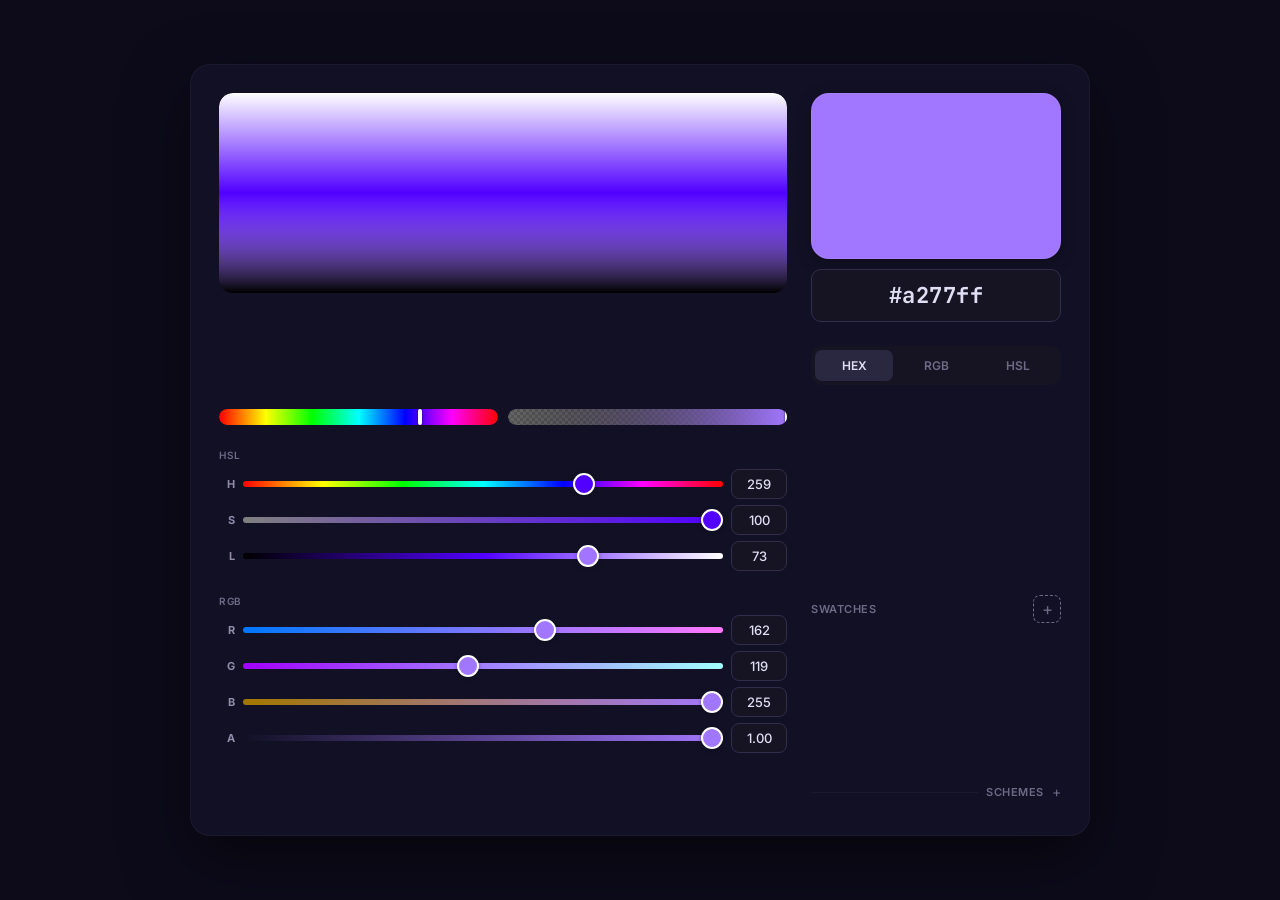
==== src/utils/pickerinit/index.html @ 73c8c20a "Feat: pickerinit" ====
<!DOCTYPE html>
<html lang="en">
<head>
  <meta charset="UTF-8">
  <meta name="viewport" content="width=device-width, initial-scale=1.0, maximum-scale=1.0, user-scalable=no">
  <meta name="theme-color" content="#0d0b1a">
  <title>pickerinit | utils.Syscall</title>
  <link rel="manifest" href="../../../manifest.json">
  <link rel="icon" href="../../../icons/icon.svg" type="image/svg+xml">
  <link rel="preconnect" href="https://fonts.googleapis.com">
  <link rel="preconnect" href="https://fonts.gstatic.com" crossorigin>
  <link href="https://fonts.googleapis.com/css2?family=Inter:wght@400;500;600;700;800&display=swap" rel="stylesheet">
  <link href="https://fonts.googleapis.com/css2?family=JetBrains+Mono:wght@500;600;700&display=swap" rel="stylesheet">
  <link rel="stylesheet" href="css/picker.css">
</head>
<body>
  <div class="picker">

    <div class="canvas-wrap" style="--cx:50%;--cy:50%">
      <canvas id="spectrum"></canvas>
    </div>

    <div class="preview-bar">
      <div id="preview" title="Click to copy"></div>
      <div class="preview-controls">
        <input type="text" class="hex-input" id="hexInput" value="#A277FF" spellcheck="false">
      </div>
    </div>

    <div class="mode-row">
      <button class="mode-btn active" data-mode="hex">HEX</button>
      <button class="mode-btn" data-mode="rgb">RGB</button>
      <button class="mode-btn" data-mode="hsl">HSL</button>
    </div>

    <div class="bar-row">
      <div class="bar-wrap">
        <canvas id="hueBar"></canvas>
        <div class="bar-thumb"></div>
      </div>
      <div class="bar-wrap">
        <canvas id="alphaBar"></canvas>
        <div class="bar-thumb"></div>
      </div>
    </div>

    <div class="channel-group" id="hslGroup">
      <div class="channel-group-title">HSL</div>
      <div class="channel-row"><span class="channel-label">H</span><input type="range" class="channel-slider" id="hSlider" min="0" max="360" value="260"><input type="text" class="channel-input" id="hInput" value="260"></div>
      <div class="channel-row"><span class="channel-label">S</span><input type="range" class="channel-slider" id="sSlider" min="0" max="100" value="100"><input type="text" class="channel-input" id="sInput" value="100"></div>
      <div class="channel-row"><span class="channel-label">L</span><input type="range" class="channel-slider" id="lSlider" min="0" max="100" value="73"><input type="text" class="channel-input" id="lInput" value="73"></div>
    </div>

    <div class="channel-group" id="rgbGroup">
      <div class="channel-group-title">RGB</div>
      <div class="channel-row"><span class="channel-label">R</span><input type="range" class="channel-slider" id="rSlider" min="0" max="255" value="162"><input type="text" class="channel-input" id="rInput" value="162"></div>
      <div class="channel-row"><span class="channel-label">G</span><input type="range" class="channel-slider" id="gSlider" min="0" max="255" value="119"><input type="text" class="channel-input" id="gInput" value="119"></div>
      <div class="channel-row"><span class="channel-label">B</span><input type="range" class="channel-slider" id="bSlider" min="0" max="255" value="255"><input type="text" class="channel-input" id="bInput" value="255"></div>
      <div class="channel-row"><span class="channel-label">A</span><input type="range" class="channel-slider" id="aSlider" min="0" max="1" step="0.01" value="1"><input type="text" class="channel-input" id="aInput" value="1.00"></div>
    </div>

    <div class="swatch-section">
      <div class="swatch-header">
        <span class="swatch-title">Swatches</span>
        <button class="swatch-add" id="addSwatch" title="Save color">+</button>
      </div>
      <div class="swatch-grid" id="swatchesContainer"></div>
    </div>

    <div class="schemes-section">
      <button class="schemes-toggle" id="schemesToggle">Schemes</button>
      <div class="schemes-body" id="schemesBody">
        <div id="schemesContainer"></div>
      </div>
    </div>

  </div>

  <script>
    if ('serviceWorker' in navigator) {
      navigator.serviceWorker.register('../../../sw.js').catch(function() {});
    }
  </script>
  <script src="js/color.js"></script>
  <script src="js/swatches.js"></script>
  <script src="js/schemes.js"></script>
  <script src="js/picker.js"></script>
</body>
</html>
---- src/utils/pickerinit/css/picker.css ----
* { margin: 0; padding: 0; box-sizing: border-box; -webkit-tap-highlight-color: transparent; }

html, body {
  height: 100%;
  background: #0d0b1a;
  font-family: 'Inter', system-ui, -apple-system, sans-serif;
  color: #E0DEF4;
}

body {
  display: flex;
  align-items: flex-start;
  justify-content: center;
  padding: 16px 12px;
  min-height: 100vh;
}

/* ── Container (mobile: single column) ── */
.picker {
  width: 100%;
  max-width: 440px;
  display: flex;
  flex-direction: column;
  gap: 14px;
  background: rgba(20, 18, 40, 0.85);
  backdrop-filter: blur(24px);
  -webkit-backdrop-filter: blur(24px);
  border-radius: 20px;
  border: 1px solid rgba(255,255,255,0.04);
  padding: 20px;
  box-shadow: 0 24px 64px rgba(0,0,0,0.5);
}

/* ── Desktop: two columns ── */
@media (min-width: 720px) {
  body { align-items: center; padding: 24px; }
  .picker {
    max-width: 800px;
    display: grid;
    grid-template-columns: 1fr 220px;
    gap: 20px;
    padding: 24px;
  }
}

@media (min-width: 960px) {
  .picker { max-width: 900px; grid-template-columns: 1fr 250px; gap: 24px; padding: 28px; }
}

/* ── Desktop: place items into columns ── */
@media (min-width: 720px) {
  .canvas-wrap { grid-column: 1; }
  .bar-row { grid-column: 1; }
  #hslGroup { grid-column: 1; }
  #rgbGroup { grid-column: 1; }
  .preview-bar { grid-column: 2; align-self: start; }
  .mode-row { grid-column: 2; }
  .swatch-section { grid-column: 2; }
  .schemes-section { grid-column: 2; }
}

/* ── Section dividers ── */
.preview-bar, .mode-row, .bar-row, #hslGroup, #rgbGroup {
  position: relative;
}

.preview-bar::before, .mode-row::before {
  content: '';
  position: absolute;
  top: -8px;
  left: 0;
  right: 0;
  height: 1px;
  background: rgba(255,255,255,0.04);
}

@media (min-width: 720px) {
  .preview-bar::before, .mode-row::before { display: none; }
}

/* ── Preview bar ── */
.preview-bar {
  display: flex;
  align-items: center;
  gap: 12px;
}

#preview {
  width: 64px;
  height: 64px;
  border-radius: 16px;
  border: 1px solid rgba(255,255,255,0.06);
  flex-shrink: 0;
  transition: background 0.12s, opacity 0.12s;
  box-shadow: 0 4px 16px rgba(0,0,0,0.25);
}

.preview-controls {
  flex: 1;
  min-width: 0;
  display: flex;
  gap: 8px;
}

.hex-input {
  flex: 1;
  min-width: 0;
  padding: 11px 14px;
  border-radius: 10px;
  border: 1px solid #322D4A;
  background: #161423;
  color: #E0DEF4;
  font-size: 22px;
  font-weight: 700;
  font-family: 'JetBrains Mono', 'SF Mono', 'Fira Code', monospace;
  text-align: center;
  outline: none;
  letter-spacing: 0.5px;
  transition: border 0.2s;
}

.hex-input:focus { border-color: #A277FF; }

@media (min-width: 720px) {
  .preview-bar { flex-direction: column; align-items: stretch; gap: 10px; }
  #preview { width: 100%; aspect-ratio: 1.5; height: auto; border-radius: 18px; }
  .preview-controls { gap: 0; }
}

/* ── Spectrum ── */
.canvas-wrap {
  position: relative;
  border-radius: 12px;
  overflow: hidden;
  touch-action: none;
}

#spectrum {
  width: 100%;
  display: block;
  cursor: crosshair;
  border-radius: 12px;
}

#spectrum::after {
  content: '';
  position: absolute;
  width: 22px;
  height: 22px;
  border: 2.5px solid #fff;
  border-radius: 50%;
  top: var(--cy, 50%);
  left: var(--cx, 50%);
  transform: translate(-50%, -50%);
  pointer-events: none;
  box-shadow: 0 0 0 1px rgba(0,0,0,0.2), 0 2px 10px rgba(0,0,0,0.35);
}

@media (min-width: 720px) {
  .canvas-wrap { border-radius: 14px; }
  #spectrum { border-radius: 14px; }
}

/* ── Bars ── */
.bar-row {
  display: flex;
  gap: 10px;
}

.bar-wrap {
  flex: 1;
  position: relative;
  border-radius: 8px;
  overflow: hidden;
  touch-action: none;
}

.bar-wrap canvas {
  width: 100%;
  display: block;
  border-radius: 8px;
  cursor: pointer;
}

.bar-thumb {
  position: absolute;
  top: 0; bottom: 0;
  width: 4px;
  background: #fff;
  border-radius: 2px;
  pointer-events: none;
  box-shadow: 0 0 0 1px rgba(0,0,0,0.15), 0 1px 4px rgba(0,0,0,0.3);
}

.bar-wrap:first-child .bar-thumb { left: var(--hx, 50%); transform: translateX(-50%); }
.bar-wrap:last-child .bar-thumb { left: var(--ax, 100%); transform: translateX(-50%); }

/* ── Mode row ── */
.mode-row {
  display: flex;
  gap: 4px;
  background: #161423;
  border-radius: 10px;
  padding: 4px;
}

.mode-btn {
  flex: 1;
  padding: 8px 0;
  border: none;
  border-radius: 7px;
  background: transparent;
  color: #6E6A86;
  font-size: 12px;
  font-weight: 600;
  font-family: inherit;
  cursor: pointer;
  transition: all 0.15s;
}

.mode-btn.active {
  background: #2a2740;
  color: #E0DEF4;
}

/* ── Channel groups ── */
.channel-group { }

.channel-group-title {
  font-size: 10px;
  font-weight: 600;
  color: #6E6A86;
  text-transform: uppercase;
  letter-spacing: 0.6px;
  margin-bottom: 8px;
}

.channel-row {
  display: flex;
  align-items: center;
  gap: 8px;
  margin-bottom: 6px;
}

.channel-row:last-child { margin-bottom: 0; }

.channel-label {
  width: 16px;
  font-size: 11px;
  font-weight: 700;
  color: #908CAA;
  text-align: right;
  flex-shrink: 0;
}

.channel-slider {
  flex: 1;
  -webkit-appearance: none;
  appearance: none;
  height: 6px;
  border-radius: 3px;
  outline: none;
  cursor: pointer;
  background: #2a2740;
}

.channel-slider::-webkit-slider-thumb {
  -webkit-appearance: none;
  width: 22px;
  height: 22px;
  border-radius: 50%;
  background: var(--thumb-color, #A277FF);
  border: 2.5px solid #fff;
  cursor: pointer;
  box-shadow: 0 1px 4px rgba(0,0,0,0.3);
}

.channel-slider::-moz-range-thumb {
  width: 22px;
  height: 22px;
  border-radius: 50%;
  background: var(--thumb-color, #A277FF);
  border: 2.5px solid #fff;
  cursor: pointer;
  box-shadow: 0 1px 4px rgba(0,0,0,0.3);
}

.channel-input {
  width: 56px;
  padding: 6px;
  border-radius: 8px;
  border: 1px solid #322D4A;
  background: #161423;
  color: #E0DEF4;
  font-size: 13px;
  font-weight: 500;
  font-family: inherit;
  text-align: center;
  outline: none;
  transition: border 0.15s;
}

.channel-input:focus { border-color: #A277FF; }

/* ── Swatches ── */
.swatch-section { }

.swatch-header {
  display: flex;
  align-items: center;
  justify-content: space-between;
  margin-bottom: 8px;
}

.swatch-title {
  font-size: 11px;
  font-weight: 600;
  color: #6E6A86;
  text-transform: uppercase;
  letter-spacing: 0.5px;
}

.swatch-add {
  width: 28px;
  height: 28px;
  border: 1px dashed #6E6A86;
  border-radius: 7px;
  background: transparent;
  color: #6E6A86;
  font-size: 17px;
  cursor: pointer;
  display: flex;
  align-items: center;
  justify-content: center;
  transition: all 0.15s;
  font-family: inherit;
  line-height: 1;
}

.swatch-add:active {
  border-color: #A277FF;
  color: #A277FF;
  background: rgba(162, 119, 255, 0.12);
}

.swatch-grid {
  display: grid;
  grid-template-columns: repeat(6, 1fr);
  gap: 6px;
}

.swatch {
  aspect-ratio: 1;
  border-radius: 6px;
  border: 1px solid rgba(255,255,255,0.06);
  cursor: pointer;
  transition: transform 0.12s ease;
  padding: 0;
}

.swatch:active { transform: scale(0.9); }

@media (min-width: 720px) {
  .swatch:hover { transform: scale(1.1); z-index: 2; position: relative; border-color: rgba(255,255,255,0.15); }
}

/* ── Schemes ── */
.schemes-toggle {
  width: 100%;
  display: flex;
  align-items: center;
  gap: 8px;
  padding: 8px 0;
  border: none;
  background: none;
  color: #6E6A86;
  font-size: 11px;
  font-weight: 600;
  font-family: inherit;
  text-transform: uppercase;
  letter-spacing: 0.5px;
  cursor: pointer;
  transition: color 0.15s;
}

.schemes-toggle::before {
  content: '';
  flex: 1;
  height: 1px;
  background: rgba(255,255,255,0.04);
}

.schemes-toggle::after {
  content: '+';
  font-size: 14px;
  font-weight: 400;
  color: #6E6A86;
  transition: transform 0.2s;
  line-height: 1;
}

.schemes-toggle.open::after {
  content: '−';
}

.schemes-toggle:hover { color: #908CAA; }

.schemes-body {
  overflow: hidden;
  max-height: 0;
  transition: max-height 0.35s ease;
}

.schemes-body.open {
  max-height: 500px;
}

.scheme-row {
  display: flex;
  align-items: center;
  gap: 6px;
  padding: 3px 0;
  opacity: 0.65;
  transition: opacity 0.15s;
}

.scheme-row:hover { opacity: 1; }

.scheme-label {
  font-size: 9px;
  font-weight: 500;
  color: #908CAA;
  width: 72px;
  flex-shrink: 0;
  letter-spacing: 0.2px;
}

.scheme-swatches {
  display: flex;
  gap: 3px;
  flex: 1;
}

.scheme-swatch {
  flex: 1;
  aspect-ratio: 1;
  border-radius: 3px;
  border: 1px solid rgba(255,255,255,0.04);
  cursor: pointer;
  transition: transform 0.12s ease;
}

.scheme-swatch:active { transform: scale(0.85); }

/* ── Scrollbar ── */
::-webkit-scrollbar { width: 3px; }
::-webkit-scrollbar-track { background: transparent; }
::-webkit-scrollbar-thumb { background: rgba(110, 106, 134, 0.25); border-radius: 2px; }
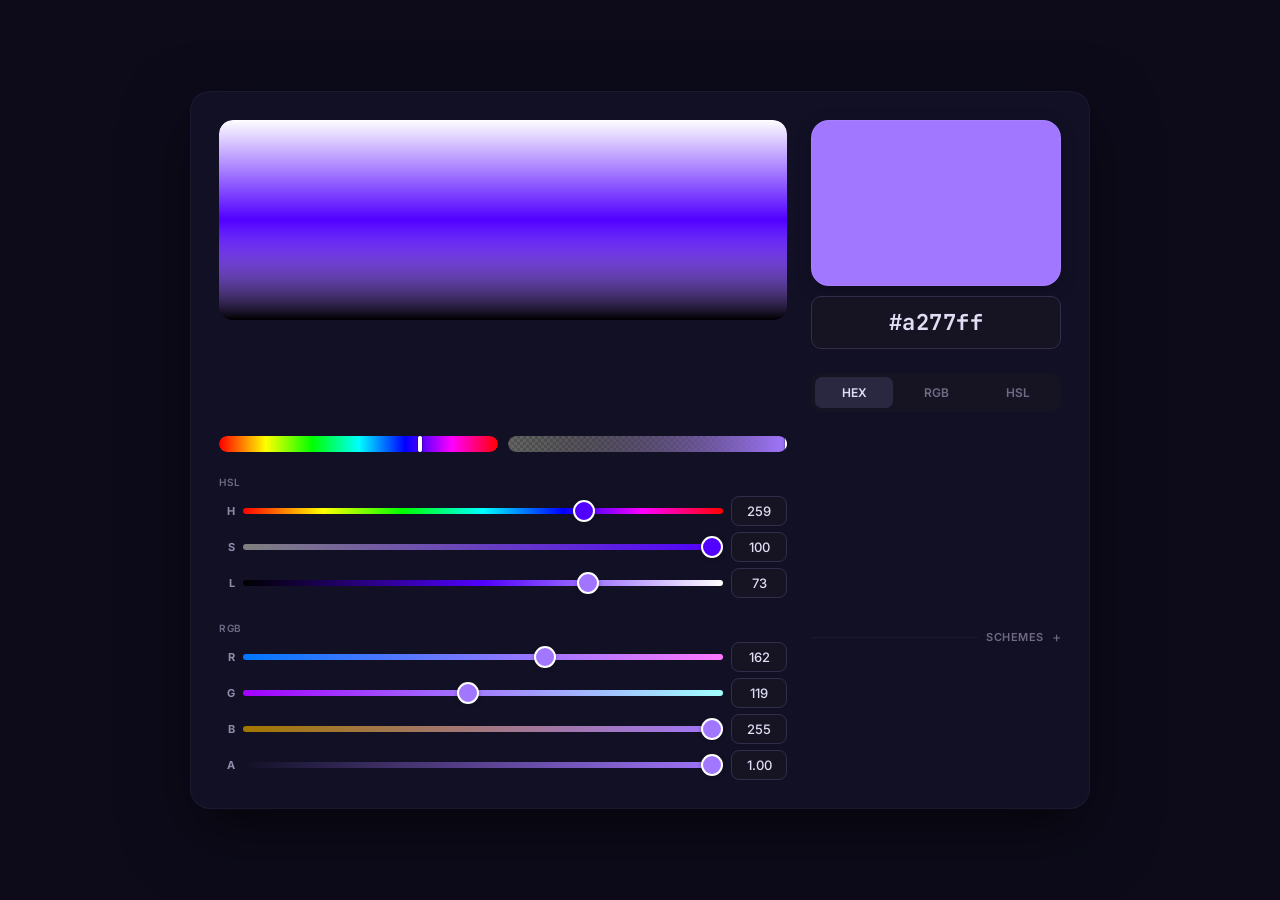
==== commit d098af12: "Bug fixes" ====
--- a/src/utils/pickerinit/index.html
+++ b/src/utils/pickerinit/index.html
@@ -59,14 +59,6 @@
       <div class="channel-row"><span class="channel-label">A</span><input type="range" class="channel-slider" id="aSlider" min="0" max="1" step="0.01" value="1"><input type="text" class="channel-input" id="aInput" value="1.00"></div>
     </div>
 
-    <div class="swatch-section">
-      <div class="swatch-header">
-        <span class="swatch-title">Swatches</span>
-        <button class="swatch-add" id="addSwatch" title="Save color">+</button>
-      </div>
-      <div class="swatch-grid" id="swatchesContainer"></div>
-    </div>
-
     <div class="schemes-section">
       <button class="schemes-toggle" id="schemesToggle">Schemes</button>
       <div class="schemes-body" id="schemesBody">
@@ -82,7 +74,6 @@
     }
   </script>
   <script src="js/color.js"></script>
-  <script src="js/swatches.js"></script>
   <script src="js/schemes.js"></script>
   <script src="js/picker.js"></script>
 </body>
--- a/src/utils/pickerinit/css/picker.css
+++ b/src/utils/pickerinit/css/picker.css
@@ -302,68 +302,6 @@
 
 .channel-input:focus { border-color: #A277FF; }
 
-/* ── Swatches ── */
-.swatch-section { }
-
-.swatch-header {
-  display: flex;
-  align-items: center;
-  justify-content: space-between;
-  margin-bottom: 8px;
-}
-
-.swatch-title {
-  font-size: 11px;
-  font-weight: 600;
-  color: #6E6A86;
-  text-transform: uppercase;
-  letter-spacing: 0.5px;
-}
-
-.swatch-add {
-  width: 28px;
-  height: 28px;
-  border: 1px dashed #6E6A86;
-  border-radius: 7px;
-  background: transparent;
-  color: #6E6A86;
-  font-size: 17px;
-  cursor: pointer;
-  display: flex;
-  align-items: center;
-  justify-content: center;
-  transition: all 0.15s;
-  font-family: inherit;
-  line-height: 1;
-}
-
-.swatch-add:active {
-  border-color: #A277FF;
-  color: #A277FF;
-  background: rgba(162, 119, 255, 0.12);
-}
-
-.swatch-grid {
-  display: grid;
-  grid-template-columns: repeat(6, 1fr);
-  gap: 6px;
-}
-
-.swatch {
-  aspect-ratio: 1;
-  border-radius: 6px;
-  border: 1px solid rgba(255,255,255,0.06);
-  cursor: pointer;
-  transition: transform 0.12s ease;
-  padding: 0;
-}
-
-.swatch:active { transform: scale(0.9); }
-
-@media (min-width: 720px) {
-  .swatch:hover { transform: scale(1.1); z-index: 2; position: relative; border-color: rgba(255,255,255,0.15); }
-}
-
 /* ── Schemes ── */
 .schemes-toggle {
   width: 100%;
